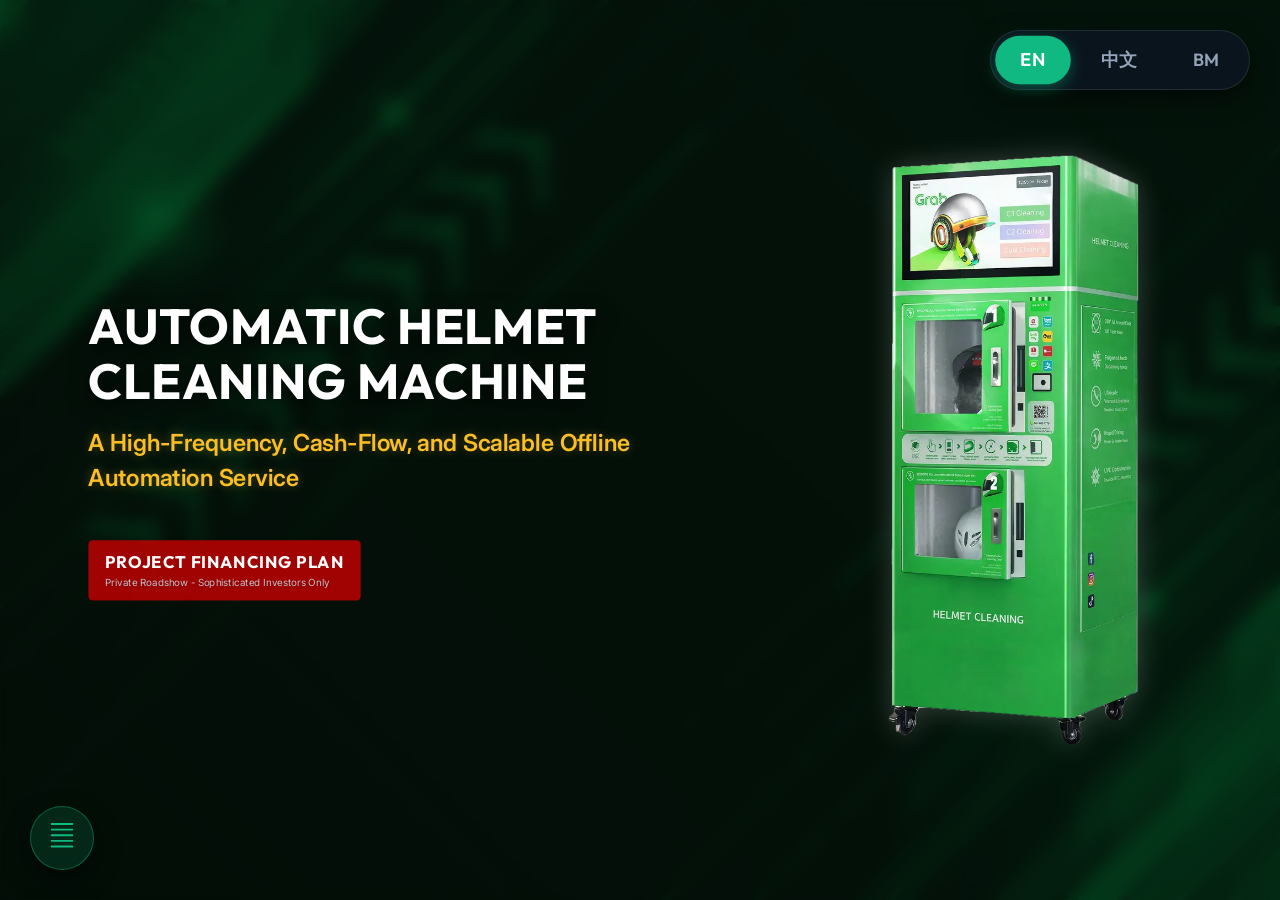
==== index_license.html @ b85a608e "Add files via upload" ====
<!DOCTYPE html>
<html lang="en">
<head>
    <meta charset="UTF-8">
    <meta name="viewport" content="width=device-width, initial-scale=1.0, maximum-scale=1.0, user-scalable=no">
    <title>HelmetKu - Partnership & Licensing Pitch</title>
    <link href="https://cdn.jsdelivr.net/npm/bootstrap@5.3.0/dist/css/bootstrap.min.css" rel="stylesheet">
    <style>
        @import url('https://fonts.googleapis.com/css2?family=Inter:wght@300;400;500;600&family=Outfit:wght@400;600;700;800&display=swap');

        /* 终极全局重置 */
        body { 
            background-color: #050b08; 
            color: #e2e8f0; 
            margin: 0; 
            width: 100vw; 
            height: 100vh; 
            overflow: hidden; 
            font-family: 'Inter', "Helvetica Neue", Arial, sans-serif; 
            touch-action: none; 
            position: fixed; 
            top: 0; 
            left: 0; 
            z-index: 0; 
            -webkit-font-smoothing: antialiased;
        }
        
        /* 竖屏拦截器 */
        #rotate-device-prompt { display: none; position: fixed; top: 0; left: 0; width: 100vw; height: 100vh; background: rgba(5, 11, 8, 0.95); backdrop-filter: blur(20px); z-index: 100000; color: #fff; text-align: center; flex-direction: column; justify-content: center; align-items: center; }
        .rotate-icon { width: 80px; height: 80px; margin-bottom: 20px; animation: spin 2s infinite ease-in-out, pulseIcon 2s infinite; color: #10b981; }
        @keyframes spin { 0% { transform: rotate(0deg); } 50% { transform: rotate(-90deg); } 100% { transform: rotate(-90deg); } }
        @keyframes pulseIcon { 0%, 100% { filter: drop-shadow(0 0 5px rgba(16,185,129,0.5)); } 50% { filter: drop-shadow(0 0 20px rgba(16,185,129,1)); } }
        @media screen and (max-aspect-ratio: 10/9) { #rotate-device-prompt { display: flex; } #presentation-container { display: none !important; } }

        /* 全屏容器与滑轨 */
        #presentation-container { width: 100vw; height: 100vh; position: relative; overflow: hidden; background-color: #050b08; }
        #slides-wrapper { display: flex; width: 100vw; height: 100vh; transition: transform 0.8s cubic-bezier(0.25, 1, 0.2, 1); will-change: transform; }
        .pitch-section { flex: 0 0 100vw; width: 100vw; height: 100vh; background-size: cover; background-position: center; background-repeat: no-repeat; position: relative; overflow: hidden; }
        .content-box { background: rgba(5, 11, 8, 0.7); backdrop-filter: blur(12px); width: 100%; height: 100%; position: absolute; top: 0; left: 0; z-index: 1; }

        /* 核心缩放画板 (1920x1080) */
        .slide-content-scaler { width: 1920px; height: 1080px; position: absolute; top: 50%; left: 50%; transform-origin: center center; z-index: 2; display: flex; align-items: center; justify-content: center; }
        .container { min-width: 1600px !important; max-width: 1600px !important; width: 1600px !important; margin: 0 auto; height: 100%; display: flex; flex-direction: column; justify-content: center; }

        /* UI 与排版样式 */
        h1, h2, h3, h4, h5 { 
            font-family: 'Outfit', sans-serif; 
            color: #ffffff; 
            font-weight: 700; 
            text-transform: uppercase; 
            letter-spacing: 1px;
        }
        
        h1 { text-shadow: 0 10px 30px rgba(0,0,0,0.8); }
        p, li, td, th { color: #cbd5e1; font-weight: 400; text-shadow: 0 2px 4px rgba(0,0,0,0.3); }
        .highlight { color: #fbbf24; font-weight: 600; text-shadow: 0 0 15px rgba(251, 191, 36, 0.3); }
        .text-green { color: #10b981 !important; font-weight: 700; text-shadow: 0 0 15px rgba(16, 185, 129, 0.3); }
        
        .glass-card { 
            background: linear-gradient(145deg, rgba(255, 255, 255, 0.06) 0%, rgba(255, 255, 255, 0.01) 100%);
            backdrop-filter: blur(30px); 
            -webkit-backdrop-filter: blur(30px);
            padding: 40px; 
            border-radius: 28px; 
            border: 1px solid rgba(255, 255, 255, 0.08); 
            border-top: 1px solid rgba(255, 255, 255, 0.15);
            border-left: 1px solid rgba(255, 255, 255, 0.15);
            box-shadow: 0 30px 60px rgba(0, 0, 0, 0.4), inset 0 1px 0 rgba(255, 255, 255, 0.1);
            height: 100%; 
            position: relative;
            overflow: hidden;
            transition: transform 0.4s cubic-bezier(0.175, 0.885, 0.32, 1.275), box-shadow 0.4s ease;
        }
        
        .glass-card:hover {
            transform: translateY(-5px);
            box-shadow: 0 40px 80px rgba(0, 0, 0, 0.6), inset 0 1px 0 rgba(255, 255, 255, 0.2);
            border: 1px solid rgba(255, 255, 255, 0.12);
            border-top: 1px solid rgba(255, 255, 255, 0.2);
            border-left: 1px solid rgba(255, 255, 255, 0.2);
        }

        .green-glass-card {
            background: linear-gradient(145deg, rgba(16, 185, 129, 0.2) 0%, rgba(5, 150, 105, 0.1) 100%);
            backdrop-filter: blur(30px);
            padding: 45px;
            border-radius: 35px;
            border: 1px solid rgba(16, 185, 129, 0.3);
            border-top: 1px solid rgba(52, 211, 153, 0.5);
            box-shadow: 0 30px 60px rgba(0, 0, 0, 0.5), 0 0 40px rgba(16, 185, 129, 0.15), inset 0 1px 0 rgba(255, 255, 255, 0.1);
            color: #fff;
        }

        /* 固态 UI 控件 */
        #lang-switcher { position: fixed; top: 30px; right: 30px; z-index: 9999; display: flex; gap: 8px; background: rgba(15, 23, 42, 0.6); padding: 6px; border-radius: 40px; backdrop-filter: blur(15px); border: 1px solid rgba(255, 255, 255, 0.1); box-shadow: 0 10px 25px rgba(0,0,0,0.5); transition: transform 0.3s ease; }
        #lang-switcher:hover { transform: scale(1.02); }
        .lang-btn { background: transparent; color: #94a3b8; border: none; border-radius: 30px; padding: 10px 24px; cursor: pointer; font-family: 'Outfit', sans-serif; font-weight: 600; transition: all 0.4s cubic-bezier(0.4, 0, 0.2, 1); font-size: 1.1rem; }
        .lang-btn:hover { color: #fff; background: rgba(255, 255, 255, 0.05); }
        .lang-btn.active { background: #10b981; color: #fff; box-shadow: 0 4px 15px rgba(16, 185, 129, 0.4); text-shadow: none; transform: scale(1.05); }

        #page-index-btn { position: fixed; left: 30px; bottom: 30px; z-index: 9999; background: rgba(16, 185, 129, 0.15); color: #10b981; border: 1px solid rgba(16, 185, 129, 0.4); border-radius: 50%; width: 64px; height: 64px; cursor: pointer; backdrop-filter: blur(15px); display: flex; align-items: center; justify-content: center; transition: all 0.4s cubic-bezier(0.175, 0.885, 0.32, 1.275); box-shadow: 0 10px 25px rgba(0,0,0,0.5); }
        #page-index-btn:hover { background: rgba(16, 185, 129, 0.8); color: white; transform: scale(1.15) rotate(90deg); box-shadow: 0 15px 35px rgba(16, 185, 129, 0.4); }
        #page-index-overlay { position: fixed; top: 0; left: 0; width: 100vw; height: 100vh; background: rgba(5, 11, 8, 0.95); backdrop-filter: blur(25px); z-index: 9998; display: none; align-items: center; justify-content: center; opacity: 0; transition: opacity 0.4s ease; }
        #page-index-overlay.active { display: flex; opacity: 1; }
        .index-list { list-style: none; padding: 0; text-align: left; }
        .index-item { margin: 18px 0; font-family: 'Outfit', sans-serif; font-size: 2.4rem; cursor: pointer; transition: all 0.3s ease; text-transform: uppercase; font-weight: 700; color: #64748b; letter-spacing: 2px; }
        .index-item:hover { color: #fff; transform: translateX(10px); }
        .index-item span { color: #10b981; margin-right: 25px; font-size: 1.6rem; font-weight: 800; opacity: 0.8; }

        /* 表格样式 */
        .specs-table td { padding: 12px 18px !important; font-size: 1.25rem; vertical-align: middle; border-bottom: 1px solid rgba(255,255,255,0.06) !important; color: #e2e8f0; }
        .specs-table tr:last-child td { border-bottom: none !important; }
        .specs-table tr { transition: background 0.3s ease; }
        .specs-table tr:hover { background: rgba(255, 255, 255, 0.03); }

        .compare-table { border-collapse: separate; border-spacing: 0 10px; } 
        .compare-table td { vertical-align: middle; padding: 20px !important; font-size: 1.3rem; border: none !important; }
        .compare-table td:first-child { background: rgba(255, 255, 255, 0.03); border-radius: 16px 0 0 16px; border: 1px solid rgba(255, 255, 255, 0.05); border-right: none; }
        .compare-table td:last-child { background: linear-gradient(90deg, rgba(16, 185, 129, 0.05) 0%, rgba(16, 185, 129, 0.12) 100%); border-radius: 0 16px 16px 0; border: 1px solid rgba(16, 185, 129, 0.2); border-left: none; }
        .center-pillar { background: linear-gradient(135deg, #f59e0b 0%, #ea580c 100%); color: #fff !important; font-family: 'Outfit', sans-serif; font-weight: 700; font-size: 1.6rem; border-radius: 20px; box-shadow: 0 15px 30px rgba(234, 88, 12, 0.4), inset 0 2px 5px rgba(255,255,255,0.3); border: 1px solid rgba(255,255,255,0.2) !important; transform: scale(1.1); position: relative; z-index: 10; letter-spacing: 1px; }

        .finance-table { border-collapse: separate; border-spacing: 0; }
        .finance-table th { border-bottom: 2px solid #10b981 !important; font-family: 'Outfit', sans-serif; font-weight: 600; letter-spacing: 1px; padding: 14px !important; font-size: 1.2rem !important; }
        .finance-table td { padding: 14px 18px !important; vertical-align: middle; border-bottom: 1px dashed rgba(255,255,255,0.08) !important; border-top: none !important; color: #ffffff; font-size: 1.25rem !important; }
        .finance-table tr:hover td { background: rgba(255, 255, 255, 0.02); }
        .finance-table tr:last-child td { border-bottom: none !important; }
        .golden-arrow { position: absolute; left: -50px; top: 12px; font-size: 40px; color: #fbbf24; transform: rotate(45deg); filter: drop-shadow(0 0 10px rgba(251, 191, 36, 0.5)); animation: floatArrow 2s infinite ease-in-out; }
        @keyframes floatArrow { 0%, 100% { transform: rotate(45deg) translate(0, 0); } 50% { transform: rotate(45deg) translate(-8px, -8px); } }

        .stat-row { display: flex; justify-content: space-between; align-items: center; border-bottom: 1px dashed rgba(255,255,255,0.08); padding: 14px 0; transition: background 0.3s ease; }
        .stat-row:hover { background: rgba(255,255,255,0.02); border-radius: 8px; padding: 14px 10px; margin: 0 -10px; }
        .stat-row:last-child { border-bottom: none; }
        .card-glow { box-shadow: 0 0 40px rgba(16, 185, 129, 0.2), inset 0 0 20px rgba(16, 185, 129, 0.1) !important; border-color: rgba(16, 185, 129, 0.4) !important; }

        /* 动画 */
        .reveal-step { opacity: 0; transform: translateY(25px); transition: opacity 0.6s cubic-bezier(0.25, 1, 0.5, 1), transform 0.6s cubic-bezier(0.25, 1, 0.5, 1); }
        .reveal-step.active { opacity: 1; transform: translateY(0); }

        .slide-in-left { opacity: 0; transform: translateX(-100%); transition: all 0.8s cubic-bezier(0.25, 1, 0.5, 1); }
        .slide-in-left.active { opacity: 1; transform: translateX(0); }
        .slide-in-right { opacity: 0; transform: translateX(100%); transition: all 0.8s cubic-bezier(0.25, 1, 0.5, 1); }
        .slide-in-right.active { opacity: 1; transform: translateX(0); }

        .slide-6-imgs { position: relative; display: flex; align-items: center; justify-content: center; height: 800px; width: 100%; }
        .slide-6-imgs img { position: absolute; transition: opacity 0.6s cubic-bezier(0.4, 0, 0.2, 1), transform 0.6s cubic-bezier(0.4, 0, 0.2, 1), filter 0.6s ease; max-height: 100%; width: auto; left: 50%; top: 50%; transform: translate(-50%, -50%) scale(0.95); filter: drop-shadow(0 20px 40px rgba(0,0,0,0.5)); }
        .slide-6-imgs img[style*="opacity: 1"] { transform: translate(-50%, -50%) scale(1); filter: drop-shadow(0 30px 60px rgba(16, 185, 129, 0.3)); }
        
        #s6-img-1, #s6-img-2, #s6-img-3 { opacity: 0; border-radius: 20px; }
        #section-6:has(.s6-step-1.active) #s6-img-base { opacity: 0; }
        #section-6:has(.s6-step-1.active) #s6-img-1 { opacity: 1; transform: translate(-50%, -50%) scale(1); }
        #section-6:has(.s6-step-2.active) #s6-img-1 { opacity: 0; }
        #section-6:has(.s6-step-2.active) #s6-img-2 { opacity: 1; transform: translate(-50%, -50%) scale(1); }
        #section-6:has(.s6-step-3.active) #s6-img-2 { opacity: 0; }
        #section-6:has(.s6-step-3.active) #s6-img-3 { opacity: 1; transform: translate(-50%, -50%) scale(1); }
        #section-6:has([data-step-group="4"].active) #s6-img-3 { opacity: 1; transform: translate(-50%, -50%) scale(1); }

        .machine-pointer { position: absolute; background: rgba(15, 23, 42, 0.9); border-left: 4px solid #10b981; padding: 14px 24px; border-radius: 8px 12px 12px 8px; box-shadow: 0 10px 25px rgba(0,0,0,0.6); white-space: nowrap; font-size: 1.35rem; z-index: 10; backdrop-filter: blur(10px); transition: transform 0.3s ease; }
        .machine-pointer:hover { transform: translateX(5px); }
        .machine-pointer::before { content: ''; position: absolute; left: -34px; top: 50%; transform: translateY(-50%); width: 30px; height: 2px; background: linear-gradient(90deg, transparent, #10b981); }

        .premium-icon-wrapper { width: 80px; height: 80px; min-width: 80px; background: rgba(16, 185, 129, 0.1); border-radius: 20px; display: flex; align-items: center; justify-content: center; border: 1px solid rgba(16, 185, 129, 0.3); box-shadow: inset 0 0 20px rgba(16, 185, 129, 0.1); transition: all 0.3s ease; }
        .glass-card:hover .premium-icon-wrapper { transform: scale(1.1) rotate(5deg); background: rgba(16, 185, 129, 0.2); border-color: rgba(16, 185, 129, 0.5); box-shadow: 0 10px 20px rgba(16, 185, 129, 0.2), inset 0 0 20px rgba(16, 185, 129, 0.2); }
        .premium-icon { width: 40px; height: 40px; color: #10b981; filter: drop-shadow(0 0 8px rgba(16,185,129,0.6)); transition: all 0.3s ease; }
        .glass-card:hover .premium-icon { color: #34d399; filter: drop-shadow(0 0 12px rgba(52,211,153,0.8)); }
33% { transform: translate(5%, 5%) scale(1.1); } 66% { transform: translate(-5%, 10%) scale(0.95); } 100% { transform: translate(10%, -5%) scale(1.05); } }

        @media screen and (max-width: 1024px) {
            #lang-switcher { transform: scale(0.6); transform-origin: top right; }
            #page-index-btn { transform: scale(0.6); transform-origin: bottom left; }
            .index-item { font-size: 1.8rem; margin: 10px 0; }
        }
    </style>
</head>
<body>

    <div id="rotate-device-prompt">
        <svg class="rotate-icon" viewBox="0 0 24 24" fill="none" stroke="currentColor" stroke-width="2" stroke-linecap="round" stroke-linejoin="round"><path d="M16 2.01A10 10 0 0 0 3.01 15"></path><path d="M13 2l3-3 3 3"></path><rect x="5" y="8" width="14" height="8" rx="2" ry="2" transform="rotate(-90 12 12)"></rect></svg>
        <h2 data-i18n="rotate_title">Please rotate your device</h2>
        <p class="fs-4 text-white" data-i18n="rotate_sub">For the best presentation experience.</p>
        <div class="mt-4 d-flex gap-3">
            <button class="btn btn-outline-light btn-lg lang-btn-prompt" onclick="setLang('en')">EN</button>
            <button class="btn btn-outline-light btn-lg lang-btn-prompt" onclick="setLang('zh')">中文</button>
            <button class="btn btn-outline-light btn-lg lang-btn-prompt" onclick="setLang('ms')">BM</button>
        </div>
    </div>

    <div id="lang-switcher">
        <button class="lang-btn active" onclick="setLang('en')">EN</button>
        <button class="lang-btn" onclick="setLang('zh')">中文</button>
        <button class="lang-btn" onclick="setLang('ms')">BM</button>
    </div>

    <div id="page-index-btn" onclick="toggleIndex()">
        <svg width="30" height="30" fill="currentColor" viewBox="0 0 16 16"><path fill-rule="evenodd" d="M2 12.5a.5.5 0 0 1 .5-.5h11a.5.5 0 0 1 0 1h-11a.5.5 0 0 1-.5-.5zm0-3a.5.5 0 0 1 .5-.5h11a.5.5 0 0 1 0 1h-11a.5.5 0 0 1-.5-.5zm0-3a.5.5 0 0 1 .5-.5h11a.5.5 0 0 1 0 1h-11a.5.5 0 0 1-.5-.5zm0-3a.5.5 0 0 1 .5-.5h11a.5.5 0 0 1 0 1h-11a.5.5 0 0 1-.5-.5zm0-3a.5.5 0 0 1 .5-.5h11a.5.5 0 0 1 0 1h-11a.5.5 0 0 1-.5-.5zm0-3a.5.5 0 0 1 .5-.5h11a.5.5 0 0 1 0 1h-11a.5.5 0 0 1-.5-.5z"/></svg>
    </div>

    <div id="page-index-overlay" onclick="toggleIndex()">
        <ul class="index-list">
            <li class="index-item" onclick="jumpTo(0)" data-i18n="idx_0"><span>01</span> Cover</li>
            <li class="index-item" onclick="jumpTo(1)" data-i18n="idx_1"><span>02</span> Machine Specs</li>
            <li class="index-item" onclick="jumpTo(2)" data-i18n="idx_2"><span>03</span> Market Pain Points</li>
            <li class="index-item" onclick="jumpTo(3)" data-i18n="idx_3"><span>04</span> Our Solution</li>
            <li class="index-item" onclick="jumpTo(4)" data-i18n="idx_4"><span>05</span> Digital System</li>
            <li class="index-item" onclick="jumpTo(5)" data-i18n="idx_5"><span>06</span> Product Features</li>
            <li class="index-item" onclick="jumpTo(6)" data-i18n="idx_6"><span>07</span> Package A Projection</li>
            <li class="index-item" onclick="jumpTo(7)" data-i18n="idx_7"><span>08</span> Package B Projection</li>
            <li class="index-item" onclick="jumpTo(8)" data-i18n="idx_8"><span>09</span> Promo Package A</li>
            <li class="index-item" onclick="jumpTo(9)" data-i18n="idx_9"><span>10</span> Promo Package B</li>
            <li class="index-item" onclick="jumpTo(10)" data-i18n="idx_10"><span>11</span> System Config</li>
            <li class="index-item" onclick="jumpTo(11)" data-i18n="idx_11"><span>12</span> Contact Us</li>
        </ul>
    </div>

    <div id="presentation-container">
        <div id="slides-wrapper">
            
            <section class="pitch-section" style="background-image: url('[data-uri]');">
                <div class="content-box" style="background: rgba(5, 11, 8, 0.6); backdrop-filter: blur(8px);"></div>
                <div class="slide-content-scaler">
                    <div class="container">
                        <div class="row align-items-center g-5">
                            <div class="col-7 text-start">
                                <h1 class="fw-bold mb-3" style="font-size: 4.4rem; line-height: 1.1;" data-i18n="s1_title">AUTOMATIC HELMET CLEANING MACHINE</h1>
                                <p class="highlight mt-4" style="font-size: 2.1rem;" data-i18n="s1_sub">A High-Frequency, Cash-Flow, and Scalable Offline Automation Service</p>
                                <div class="mt-5 d-inline-block px-4 py-3 rounded" style="background: rgba(200,0,0,0.8);">
                                    <h4 class="mb-1 text-white" data-i18n="s1_plan">PROJECT FINANCING PLAN</h4>
                                    <p class="mb-0 small" style="opacity: 0.9;" data-i18n="s1_private">Private Roadshow - Sophisticated Investors Only</p>
                                </div>
                            </div>
                            <div class="col-5 text-center">
                                <img src="[data-uri]" alt="Machine" class="img-fluid" style="max-height: 850px; filter: drop-shadow(0 0 20px rgba(255,255,255,0.2)); transform: translateX(60px);">
                            </div>
                        </div>
                    </div>
                </div>
            </section>

            <section class="pitch-section" style="background-image: url('[data-uri]');">
                <div class="content-box" style="background: rgba(5, 11, 8, 0.6); backdrop-filter: blur(8px);"></div>
                <div class="slide-content-scaler">
                    <div class="container">
                        <h2 class="text-green display-4 text-center" style="margin-bottom: 30px;" data-i18n="s2_title">MACHINE SPECIFICATIONS</h2>
                        <div class="row align-items-center g-5">
                            <div class="col-4 text-center position-relative reveal-step" data-step-group="1">
                                <img src="[data-uri]" alt="Machine Spec" class="img-fluid rounded" style="max-height: 650px; filter: drop-shadow(0 0 20px rgba(76, 175, 80, 0.4)); transform: translateX(-30px);">
                                <div class="machine-pointer text-white fw-bold" style="top: 18%; right: -50px;" data-i18n="s2_lbl1">21.5" HD Touch Screen</div>
                                <div class="machine-pointer text-white fw-bold" style="top: 48%; right: -30px;" data-i18n="s2_lbl2">Helmet Chambers</div>
                            </div>
                            <div class="col-8">
                                <div class="glass-card reveal-step p-3" data-step-group="2">
                                    <table class="table table-dark table-hover specs-table align-middle mb-0" style="--bs-table-bg: transparent;">
                                        <tbody>
                                            <tr><td class="text-green fw-bold" style="width: 35%;" data-i18n="s2_c1">Screen</td><td data-i18n="s2_d1">21.5-inch HD touch screen</td></tr>
                                            <tr><td class="text-green fw-bold" data-i18n="s2_c2">Sterilization Method</td><td data-i18n="s2_d2">High-temperature steam, ozone, UV</td></tr>
                                            <tr><td class="text-green fw-bold" data-i18n="s2_c3">Cleaning Chambers</td><td data-i18n="s2_d3">Single / Dual</td></tr>
                                            <tr><td class="text-green fw-bold" data-i18n="s2_c4">Payment Methods</td><td data-i18n="s2_d4">Banknote / Coin / Card / Token / QR code</td></tr>
                                            <tr><td class="text-green fw-bold" data-i18n="s2_c5">IoT Management</td><td data-i18n="s2_d5">PC, Mobile</td></tr>
                                            <tr><td class="text-green fw-bold" data-i18n="s2_c6">Languages</td><td data-i18n="s2_d6">Chinese / English / Customizable</td></tr>
                                            <tr><td class="text-green fw-bold" data-i18n="s2_c7">Input Power</td><td data-i18n="s2_d7">110V~240v 50/60HZ</td></tr>
                                            <tr><td class="text-green fw-bold" data-i18n="s2_c8">Rated Power</td><td data-i18n="s2_d8">Dual: 2500W | Single: 1400W</td></tr>
                                            <tr><td class="text-green fw-bold" data-i18n="s2_c9">Net Weight</td><td data-i18n="s2_d9">Dual: 118kg | Single: 107kg</td></tr>
                                            <tr><td class="text-green fw-bold" data-i18n="s2_c10">Fragrance</td><td data-i18n="s2_d10">6 fragrance options</td></tr>
                                            <tr><td class="text-green fw-bold" data-i18n="s2_c11">Product Dimensions</td><td data-i18n="s2_d11">56 x 65 x 197cm</td></tr>
                                        </tbody>
                                    </table>
                                </div>
                            </div>
                        </div>
                    </div>
                </div>
            </section>

            <section class="pitch-section" style="background-image: url('[data-uri]');">
                <div class="content-box"></div>
                <div class="slide-content-scaler">
                    <div class="container">
                        <div class="row align-items-center g-4">
                            <div class="col-6 text-start">
                                <h2 class="text-green mb-3 display-5" data-i18n="s3_title">OVER <span class="highlight">16,700,000</span> <br> REGISTERED MOTORCYCLES IN MALAYSIA</h2>
                                <p class="fs-5" data-i18n="s3_desc1">The ever-growing number of motorcyclists represents our massive potential customer base! Demand remains high daily, regardless of the dry or rainy season.</p>
                                <hr style="border-color: rgba(255,255,255,0.3); margin: 25px 0;">
                                <p class="highlight fs-5 reveal-step" data-step-group="1" data-i18n="s3_desc2">Motorcyclists are actively seeking professional solutions to sanitize, sterilize, and dry their helmets!</p>
                                <h4 class="mt-4 fs-4 reveal-step" data-step-group="2" data-i18n="s3_pain">REAL-WORLD PAIN POINTS:</h4>
                                <ul class="fs-5 ps-3">
                                    <li class="reveal-step" data-step-group="2" data-i18n="s3_p1">Helmets remain damp for long periods with persistent odors</li>
                                    <li class="reveal-step" data-step-group="3" data-i18n="s3_p2">High bacterial growth, but users find manual washing tedious</li>
                                    <li class="reveal-step" data-step-group="4" data-i18n="s3_p3">Lack of professional equipment and time for proper air-drying at home</li>
                                    <li class="reveal-step" data-step-group="5" data-i18n="s3_p4">Delivery riders and commuters have to reuse sweaty helmets throughout the day</li>
                                </ul>
                            </div>
                            <div class="col-6 text-center">
                                <div class="d-flex flex-column align-items-center gap-3">
                                    <img src="[data-uri]" alt="Analysis" onerror="this.style.display='none'" class="img-fluid reveal-step" data-step-group="1" style="max-height: 350px; border-radius: 12px; border: 1px solid rgba(255,255,255,0.1);">
                                    <img src="[data-uri]" alt="Guy" onerror="this.style.display='none'" class="img-fluid reveal-step" data-step-group="2" style="max-height: 350px; border-radius: 12px; border: 1px solid rgba(255,255,255,0.1);">
                                </div>
                            </div>
                        </div>
                    </div>
                </div>
            </section>

            <section class="pitch-section" style="background-image: url('[data-uri]');">
                <div class="content-box" style="background: rgba(5, 11, 8, 0.6); backdrop-filter: blur(8px);"></div>
                <div class="slide-content-scaler">
                    <div class="container text-center d-flex flex-column justify-content-center pt-2">
                        <h2 class="text-green display-4" style="margin-top: 20px; margin-bottom: 15px;" data-i18n="s4_title">GENTLE CLEAN, ODOR-FREE, LONG-LASTING FRESHNESS</h2>
                        <div class="glass-card reveal-step mx-auto custom-scrollbar" data-step-group="1" style="padding: 20px; max-width: 1350px; max-height: 70%; overflow-y: auto; overflow-x: hidden;">
                            <table class="table table-hover compare-table align-middle mb-0 text-center">
                                <thead>
                                    <tr>
                                        <th style="width: 35%; color: #000; font-size: 1.6rem; border: none;" data-i18n="s4_h1">Conventional Wash</th>
                                        <th style="width: 30%; border: none;"></th>
                                        <th style="width: 35%; color: #000; font-size: 1.6rem; border: none;" data-i18n="s4_h3">Machine Cleaning</th>
                                    </tr>
                                </thead>
                                <tbody>
                                    <tr class="reveal-step" data-step-group="2">
                                        <td style="color: #bbb;" data-i18n="s4_r1_c1">Soaking, Rubbing, High-pressure</td>
                                        <td class="center-pillar" data-i18n="s4_r1_c2">Method</td>
                                        <td class="text-green fw-bold" data-i18n="s4_r1_c3">High-temperature steam, Ozone disinfection, UV</td>
                                    </tr>
                                    <tr class="reveal-step" data-step-group="3">
                                        <td style="color: #bbb;" data-i18n="s4_r2_c1">EPS foam damage, Liner deformation</td>
                                        <td class="center-pillar" data-i18n="s4_r2_c2">Damage</td>
                                        <td class="text-green fw-bold" data-i18n="s4_r2_c3">Non-damaging cleaning, Structural integrity</td>
                                    </tr>
                                    <tr class="reveal-step" data-step-group="4">
                                        <td style="color: #bbb;" data-i18n="s4_r3_c1">Residual bacteria / odors</td>
                                        <td class="center-pillar" data-i18n="s4_r3_c2">Sterilization</td>
                                        <td class="text-green fw-bold" data-i18n="s4_r3_c3">High-efficiency Sterilization, odor source elimination</td>
                                    </tr>
                                    <tr class="reveal-step" data-step-group="5">
                                        <td style="color: #bbb;" data-i18n="s4_r4_c1">Natural drying / Slow</td>
                                        <td class="center-pillar" data-i18n="s4_r4_c2">Drying</td>
                                        <td class="text-green fw-bold" data-i18n="s4_r4_c3">360° rapid drying, Ready to use</td>
                                    </tr>
                                    <tr class="reveal-step" data-step-group="6">
                                        <td style="color: #bbb;" data-i18n="s4_r5_c1">Residual bacteria and odors</td>
                                        <td class="center-pillar" data-i18n="s4_r5_c2">Freshness</td>
                                        <td class="text-green fw-bold" data-i18n="s4_r5_c3">Deep clean, long-lasting antibacterial, fresh all day</td>
                                    </tr>
                                </tbody>
                            </table>
                        </div>
                    </div>
                </div>
            </section>

            <section class="pitch-section" style="background-image: url('[data-uri]');">
                <div class="content-box" style="background: rgba(5, 11, 8, 0.6); backdrop-filter: blur(8px);"></div>
                <div class="slide-content-scaler">
                    <div class="container text-center d-flex flex-column justify-content-center pt-2">
                        <h2 class="text-green display-4" style="margin-bottom: 20px;" data-i18n="s5_title">FULLY INTEGRATED BACKEND SYSTEM</h2>
                        <p class="fs-3 text-white mb-5" data-i18n="s5_sub">Real-time machine monitoring | Income tracking | Sales trend and report</p>
                        <div class="row g-5">
                            <div class="col-6">
                                <div class="glass-card reveal-step d-flex align-items-center text-start gap-4 p-5 h-100" data-step-group="1">
                                    <div class="premium-icon-wrapper">
                                        <svg xmlns="http://www.w3.org/2000/svg" class="premium-icon" fill="none" viewBox="0 0 24 24" stroke="currentColor"><path stroke-linecap="round" stroke-linejoin="round" stroke-width="1.5" d="M9.75 17L9 20l-1 1h8l-1-1-.75-3M3 13h18M5 17h14a2 2 0 002-2V5a2 2 0 00-2-2H5a2 2 0 00-2 2v10a2 2 0 002 2z" /></svg>
                                    </div>
                                    <div>
                                        <h3 class="text-white mb-2" data-i18n="s5_f1_t">Remote Monitoring</h3>
                                        <p class="fs-4 text-white mb-0" data-i18n="s5_f1_d">Remote monitoring of equipment status and online/offline tracking.</p>
                                    </div>
                                </div>
                            </div>
                            <div class="col-6">
                                <div class="glass-card reveal-step d-flex align-items-center text-start gap-4 p-5 h-100" data-step-group="2">
                                    <div class="premium-icon-wrapper">
                                        <svg xmlns="http://www.w3.org/2000/svg" class="premium-icon" fill="none" viewBox="0 0 24 24" stroke="currentColor"><path stroke-linecap="round" stroke-linejoin="round" stroke-width="1.5" d="M13 7h8m0 0v8m0-8l-8 8-4-4-6 6" /></svg>
                                    </div>
                                    <div>
                                        <h3 class="text-white mb-2" data-i18n="s5_f2_t">Revenue Synchronization</h3>
                                        <p class="fs-4 text-white mb-0" data-i18n="s5_f2_d">Real-time order revenue data synchronization and sales tracking.</p>
                                    </div>
                                </div>
                            </div>
                            <div class="col-6">
                                <div class="glass-card reveal-step d-flex align-items-center text-start gap-4 p-5 h-100" data-step-group="3">
                                    <div class="premium-icon-wrapper">
                                        <svg xmlns="http://www.w3.org/2000/svg" class="premium-icon" fill="none" viewBox="0 0 24 24" stroke="currentColor"><path stroke-linecap="round" stroke-linejoin="round" stroke-width="1.5" d="M15 10l4.553-2.276A1 1 0 0121 8.618v6.764a1 1 0 01-1.447.894L15 14M5 18h8a2 2 0 002-2V8a2 2 0 00-2-2H5a2 2 0 00-2 2v8a2 2 0 002 2z" /></svg>
                                    </div>
                                    <div>
                                        <h3 class="text-white mb-2" data-i18n="s5_f3_t">Smart Advertising</h3>
                                        <p class="fs-4 text-white mb-0" data-i18n="s5_f3_d">Smart advertising management for the 21.5-inch HD screen.</p>
                                    </div>
                                </div>
                            </div>
                            <div class="col-6">
                                <div class="glass-card reveal-step d-flex align-items-center text-start gap-4 p-5 h-100" data-step-group="4">
                                    <div class="premium-icon-wrapper">
                                        <svg xmlns="http://www.w3.org/2000/svg" class="premium-icon" fill="none" viewBox="0 0 24 24" stroke="currentColor"><path stroke-linecap="round" stroke-linejoin="round" stroke-width="1.5" d="M10.325 4.317c.426-1.756 2.924-1.756 3.35 0a1.724 1.724 0 002.573 1.066c1.543-.94 3.31.826 2.37 2.37a1.724 1.724 0 001.065 2.572c1.756.426 1.756 2.924 0 3.35a1.724 1.724 0 00-1.066 2.573c.94 1.543-.826 3.31-2.37 2.37a1.724 1.724 0 00-2.572 1.065c-.426 1.756-2.924 1.756-3.35 0a1.724 1.724 0 00-2.573-1.066c-1.543.94-3.31-.826-2.37-2.37a1.724 1.724 0 00-1.065-2.572c-1.756-.426-1.756-2.924 0-3.35a1.724 1.724 0 001.066-2.573c-.94-1.543.826-3.31 2.37-2.37.996.608 2.296.07 2.572-1.065z" /><path stroke-linecap="round" stroke-linejoin="round" stroke-width="1.5" d="M15 12a3 3 0 11-6 0 3 3 0 016 0z" /></svg>
                                    </div>
                                    <div>
                                        <h3 class="text-white mb-2" data-i18n="s5_f4_t">Smart Cleaning Mode</h3>
                                        <p class="fs-4 text-white mb-0" data-i18n="s5_f4_d">Smart cleaning mode adjustment and parameter configurations.</p>
                                    </div>
                                </div>
                            </div>
                        </div>
                    </div>
                </div>
            </section>

            <section class="pitch-section" id="section-6" style="background-image: url('[data-uri]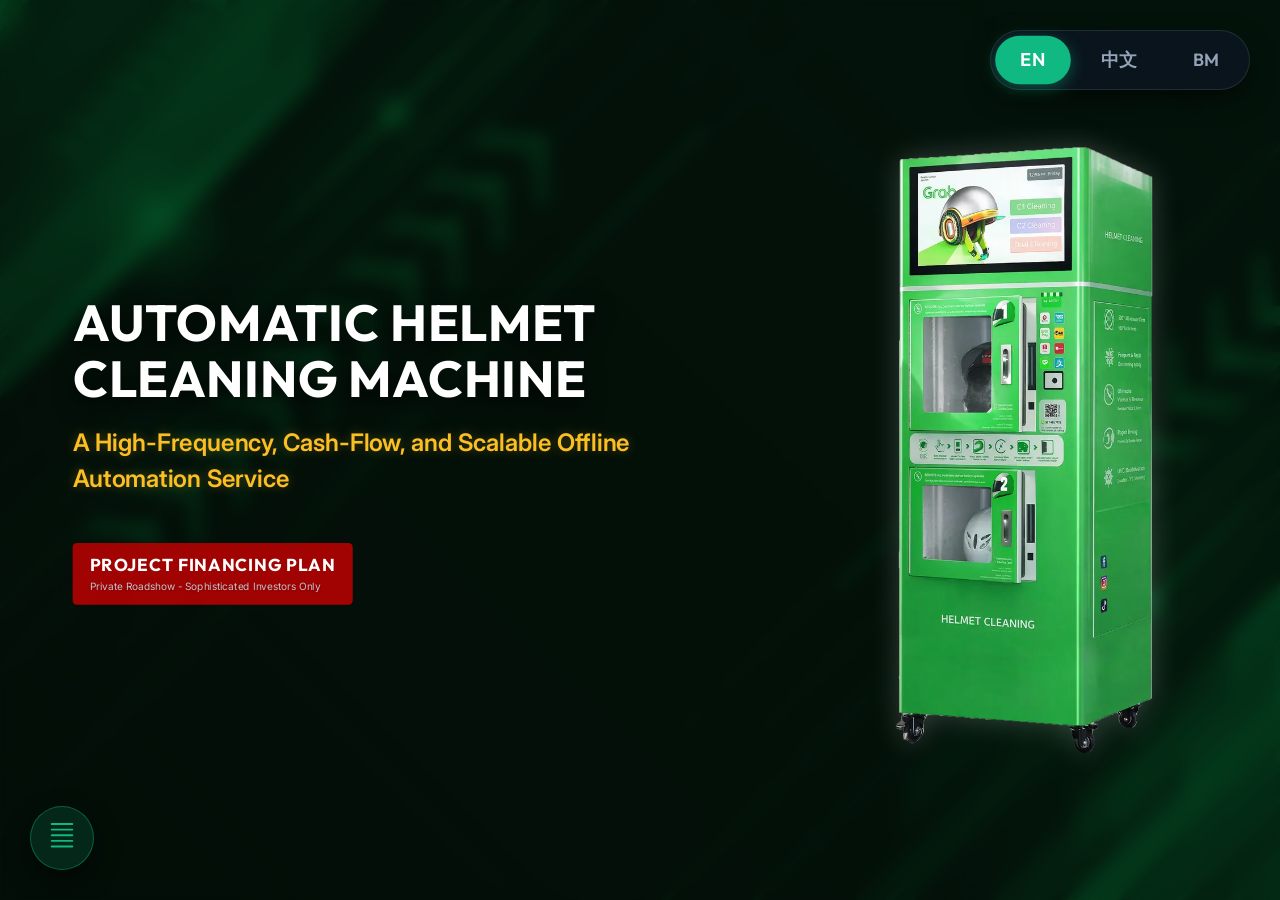
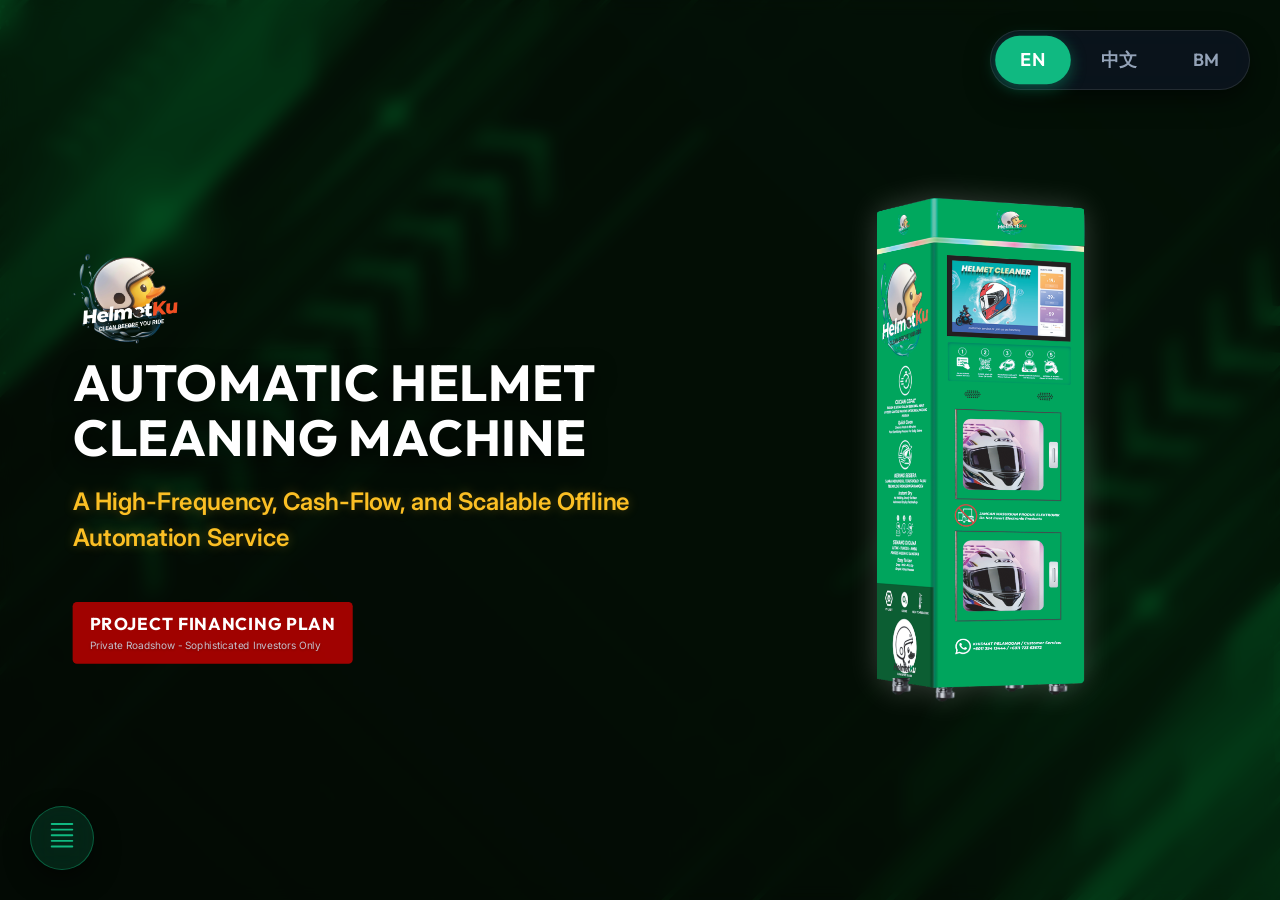
